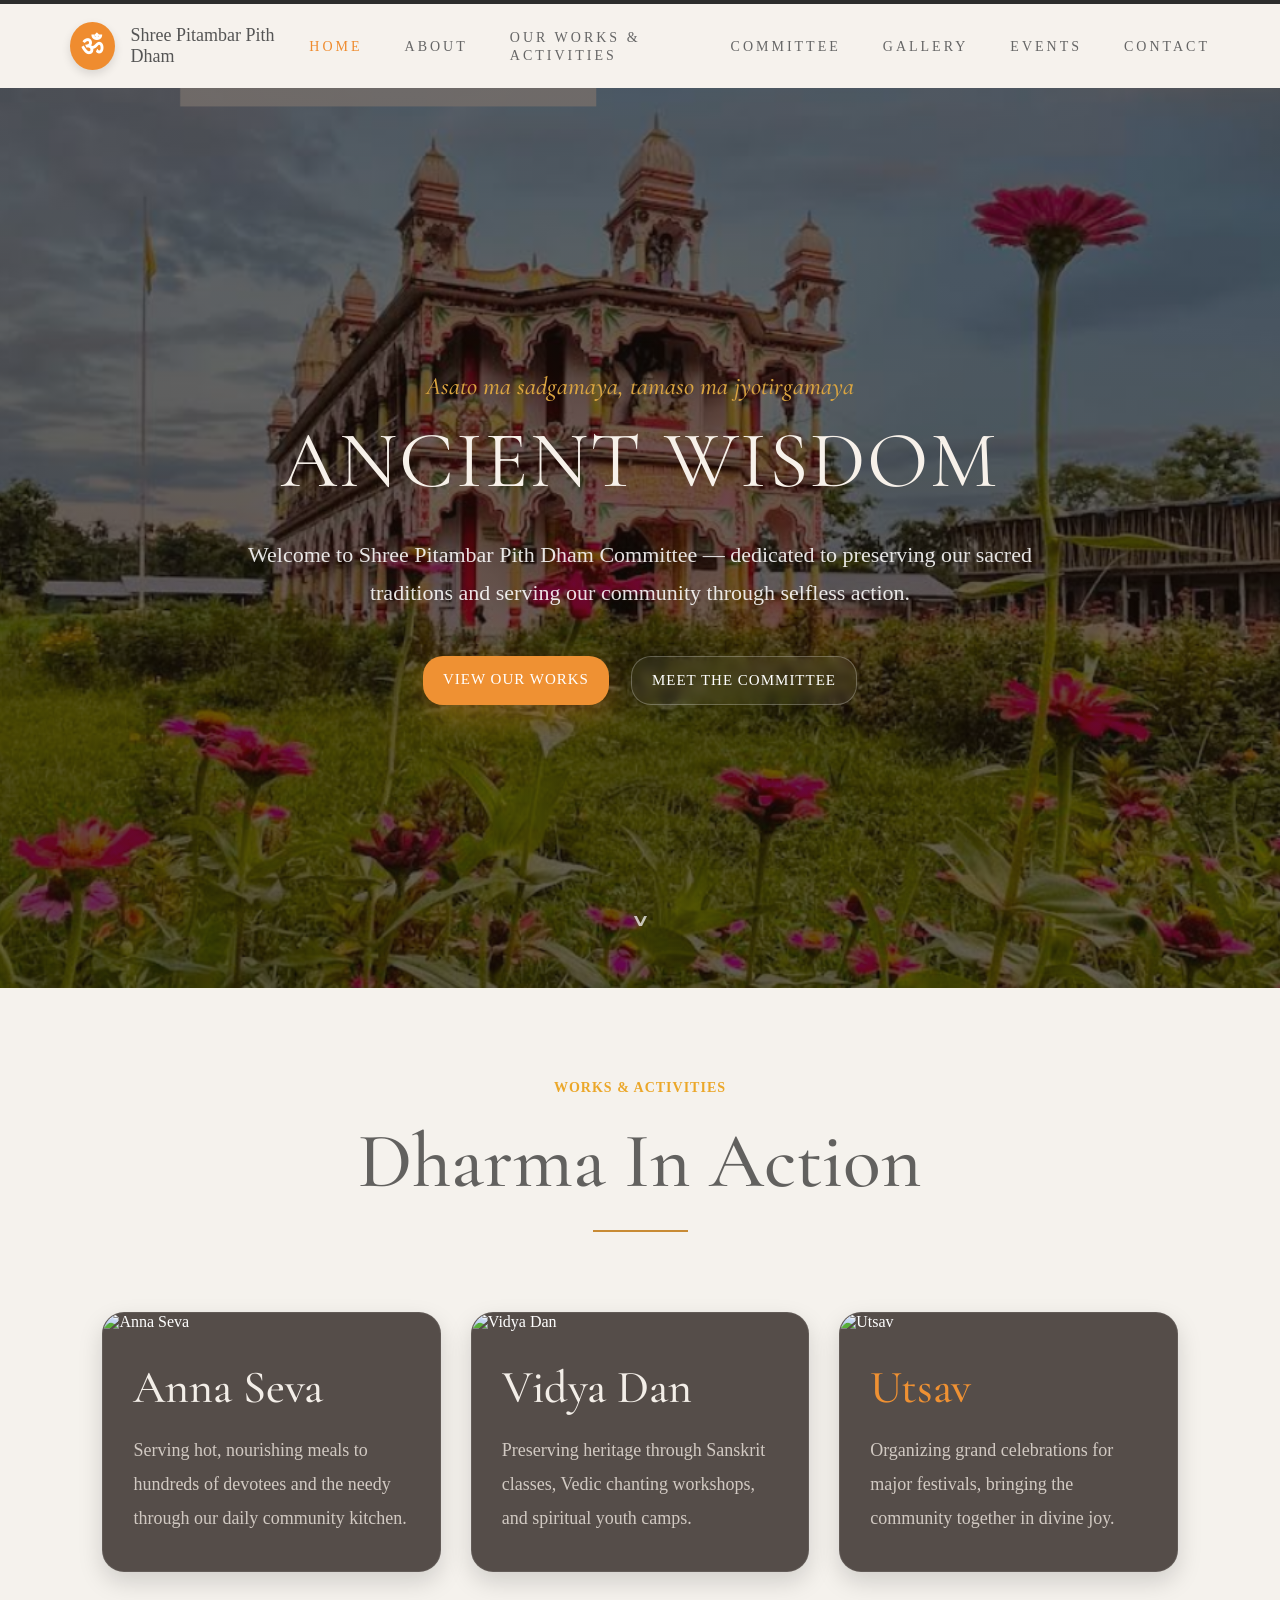
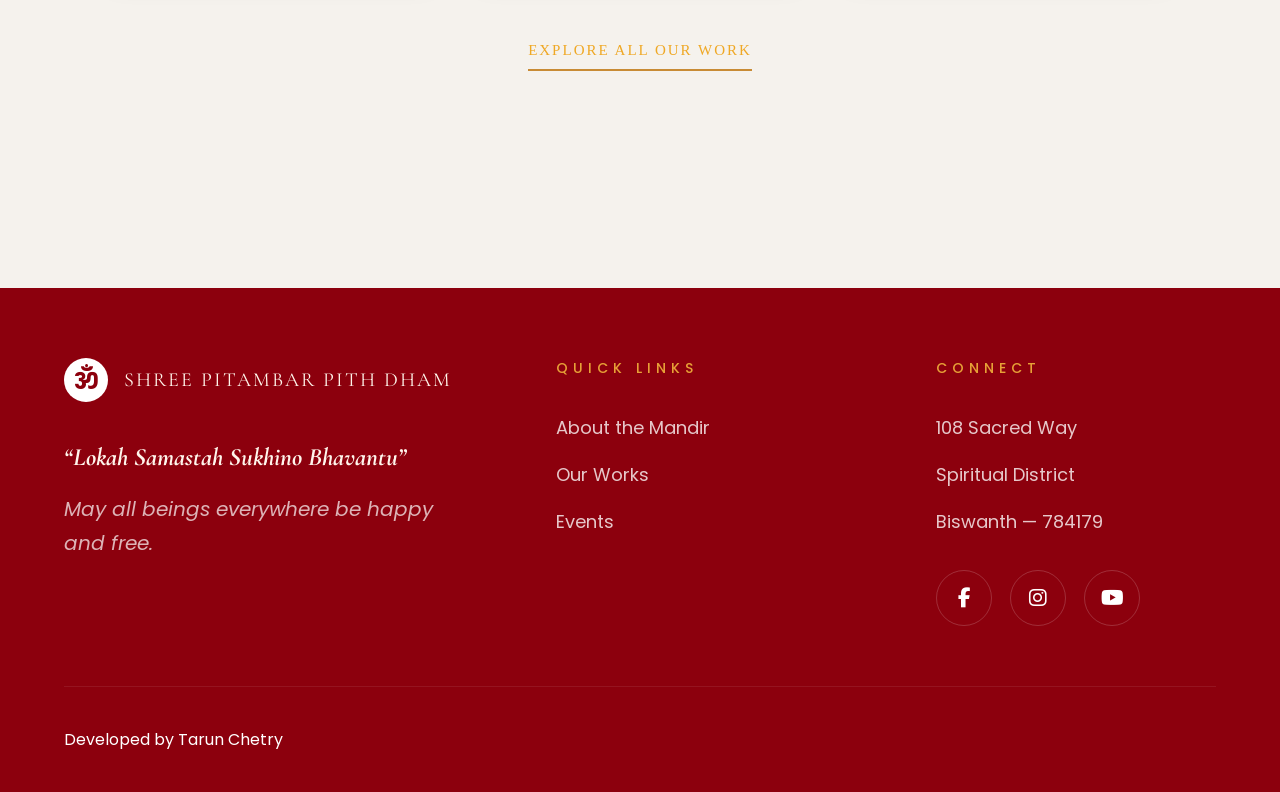
==== index.html @ 2cabd9f2 "Initial commit" ====
<!DOCTYPE html>
<html lang="en">
<head>
  <meta charset="UTF-8">
  <meta name="viewport" content="width=device-width, initial-scale=1.0">
  <title>Temple</title>
  <link rel="stylesheet" href="style.css">
  <link href="https://fonts.googleapis.com/css2?family=Cormorant+Garamond:wght@400;500;600;700&family=Poppins:wght@300;400;500;600&display=swap" rel="stylesheet">
   <link rel="stylesheet" href="https://cdnjs.cloudflare.com/ajax/libs/font-awesome/6.5.1/css/all.min.css"/>

</head>
<body>
     <nav class="navbar">
    <!-- LOGO -->
    <div class="logo">
      <div class="logo-circle">ॐ</div>
      <div class="logo-text">Shree Pitambar Pith Dham</div>
    </div>

    <!-- NAV LINKS -->
    <ul class="nav-links">
      <li><a href="#" class="active">HOME</a></li>
      <li><a href="about.html">ABOUT</a></li>
      <li><a href="our-works.html">OUR WORKS & ACTIVITIES</a></li>
      <li><a href="committee.html">COMMITTEE</a></li>
      <li><a href="#">GALLERY</a></li>
      <li><a href="#">EVENTS</a></li>
      <!-- <li><a href="#">DONATE</a></li> -->
      <li><a href="#">CONTACT</a></li>
    </ul>
  </nav>

  <section class="hero">

    <div class="hero-content">

      <h3 class="subtitle">
        Asato ma sadgamaya, tamaso ma jyotirgamaya
      </h3>

      <h1 class="main-title">
        Ancient Wisdom
        <!-- <span class="highlight">Modern Peace</span> -->
      </h1>

      <p class="description">
        Welcome to Shree Pitambar Pith Dham Committee — dedicated to preserving our sacred traditions and serving our community through selfless action.
      </p>

      <div class="hero-buttons">

        <a href="#" class="btn primary-btn">
          View Our Works
        </a>

        <a href="#" class="btn secondary-btn">
          Meet The Committee
        </a>

      </div>

    </div>

    <div class="scroll-down">
      ˅
    </div>

  </section>

   <section class="activities-section">

    <!-- HEADING -->

    <div class="section-header">

      <small>WORKS & ACTIVITIES</small>

      <h1>Dharma In Action</h1>

      <div class="underline"></div>

    </div>

    <!-- CARDS -->

    <div class="activities-grid">

      <!-- CARD 1 -->

      <div class="activity-card">

        <img 
          src="https://images.unsplash.com/photo-1604608672516-f1b9b1b4b2cf?q=80&w=1200&auto=format&fit=crop"
          alt="Anna Seva"
        >

        <div class="card-content">

          <h2>Anna Seva</h2>

          <p>
            Serving hot, nourishing meals to hundreds of devotees and the needy through our daily community kitchen.
          </p>

        </div>

      </div>

      <!-- CARD 2 -->

      <div class="activity-card">

        <img 
          src="https://images.unsplash.com/photo-1517048676732-d65bc937f952?q=80&w=1200&auto=format&fit=crop"
          alt="Vidya Dan"
        >

        <div class="card-content">

          <h2>Vidya Dan</h2>

          <p>
            Preserving heritage through Sanskrit classes, Vedic chanting workshops, and spiritual youth camps.
          </p>

        </div>

      </div>

      <!-- CARD 3 -->

      <div class="activity-card">

        <img 
          src="https://images.unsplash.com/photo-1514222709107-a180c68d72b4?q=80&w=1200&auto=format&fit=crop"
          alt="Utsav"
        >

        <div class="card-content">

          <h2 class="orange">Utsav</h2>

          <p>
            Organizing grand celebrations for major festivals, bringing the community together in divine joy.
          </p>

        </div>

      </div>

    </div>

    <!-- BUTTON -->

    <div class="explore-btn">

      <a href="#">
        Explore All Our Work
      </a>

    </div>

  </section>

  <!-- ===== FOOTER ===== -->

<footer class="mandir-footer">

  <div class="mandir-footer-container">

    <!-- LEFT SIDE -->

    <div class="mandir-footer-brand">

      <div class="mandir-footer-logo-wrap">

        <div class="mandir-footer-logo-circle">
          ॐ
        </div>

        <div class="mandir-footer-logo-text">
          SHREE PITAMBAR PITH DHAM
        </div>

      </div>

      <h2 class="mandir-footer-quote">
        “Lokah Samastah Sukhino Bhavantu”
      </h2>

      <p class="mandir-footer-subtitle">
        May all beings everywhere be happy and free.
      </p>

    </div>

    <!-- QUICK LINKS -->

    <div class="mandir-footer-links-area">

      <h4 class="mandir-footer-heading">
        Quick Links
      </h4>

      <ul class="mandir-footer-links">

        <li><a href="#">About the Mandir</a></li>
        <li><a href="#">Our Works</a></li>
        <li><a href="#">Events</a></li>

      </ul>

    </div>

    <!-- CONTACT -->

    <div class="mandir-footer-contact-area">

      <h4 class="mandir-footer-heading">
        Connect
      </h4>

      <p>108 Sacred Way</p>
      <p>Spiritual District</p>
      <p>Biswanth — 784179</p>

      <!-- SOCIAL -->

      <div class="mandir-footer-socials">

        <a href="#">
          <i class="fab fa-facebook-f"></i>
        </a>

        <a href="#">
          <i class="fab fa-instagram"></i>
        </a>

        <a href="#">
          <i class="fab fa-youtube"></i>
        </a>

      </div>

    </div>

  </div>

  <!-- BOTTOM -->

  <div class="mandir-footer-bottom">Developed by Tarun Chetry</div>

</footer>

</body>
</html>
---- style.css ----
* {
      margin: 0;
      padding: 0;
      box-sizing: border-box;
    }

    body {
      /* font-family: "Poppins", sans-serif; */
      background: #f5f2ed;
    }

    /* NAVBAR */
    .navbar {
      width: 100%;
      background: #f6f2ed;
      border-top: 4px solid #2d2d2d;
      padding: 18px 70px;
      display: flex;
      align-items: center;
      justify-content: space-between;
    }

    /* LEFT LOGO */
    .logo {
      display: flex;
      align-items: center;
      gap: 16px;
    }

    .logo-circle {
      width: 48px;
      height: 48px;
      background: #ef8c2f;
      border-radius: 50%;
      display: flex;
      align-items: center;
      justify-content: center;
      color: white;
      font-size: 26px;
      font-weight: bold;
      box-shadow: 0 4px 10px rgba(0, 0, 0, 0.12);
    }

    .logo-text {
      font-family: "Cinzel", serif;
      font-size: 18px;
      /* letter-spacing: px; */
      color: #555;
      font-weight: 500;
    }

    /* NAV LINKS */
    .nav-links {
      display: flex;
      align-items: center;
      gap: 42px;
      list-style: none;
    }

    .nav-links a {
      text-decoration: none;
      color: #666;
      font-size: 14px;
      font-weight: 400;
      letter-spacing: 3px;
      transition: 0.3s ease;
      position: relative;
    }

    .nav-links a:hover {
      color: #ef8c2f;
    }

    .nav-links .active {
      color: #ef8c2f;
    }


    /* RESPONSIVE */
    @media (max-width: 1200px) {
      .navbar {
        flex-direction: column;
        gap: 20px;
      }

      .nav-links {
        flex-wrap: wrap;
        justify-content: center;
        gap: 20px;
      }
    }

    @media (max-width: 768px) {
      .navbar {
        padding: 20px;
      }

      .logo-text {
        font-size: 15px;
        letter-spacing: 3px;
      }

      .nav-links a {
        font-size: 12px;
      }

      .darshan-btn {
        padding: 12px 22px;
        font-size: 12px;
      }
    }

 /* HERO SECTION */

    .hero{
      width:100%;
      height:100vh;
      position:relative;
      background:
      linear-gradient(rgba(20,10,5,0.60),rgba(20,10,5,0.65)),
      url('temple.png') center/cover no-repeat;
      display:flex;
      justify-content:center;
      align-items:center;
      text-align:center;
      padding:20px;
    }

    /* DARK OVERLAY */

    .hero::before{
      content:'';
      position:absolute;
      inset:0;
      background:linear-gradient(
      to bottom,
      /* rgba(72,20,0,0.25), */
      /* rgba(0,0,0,0.45) */
      );
    }

    /* CONTENT */

    .hero-content{
      position:relative;
      z-index:2;
      max-width:1100px;
      color:white;
    }

    /* SANSKRIT TEXT */

    .subtitle{
      color:#d9a441;
      font-size:25px;
      font-family:'Cormorant Garamond', serif;
      font-style:italic;
      margin-bottom:20px;
      font-weight:500;
    }

    /* MAIN TITLE */

    .main-title{
      font-family:'Cormorant Garamond', serif;
      font-size:80px;
      line-height:1;
      font-weight:400;
      letter-spacing:2px;
      color:#f7f1ea;
      text-transform:uppercase;
    }

    .highlight{
      display:block;
      color:#d9a441;
      font-style:italic;
      margin-top:10px;
      text-transform:none;
    }

    /* DESCRIPTION */

    .description{
      max-width:850px;
      margin:35px auto;
      font-size:22px;
      line-height:1.7;
      color:rgba(255,255,255,0.88);
      font-weight:300;
    }

    /* BUTTONS */

    .hero-buttons{
      display:flex;
      justify-content:center;
      gap:22px;
      flex-wrap:wrap;
      margin-top:45px;
    }

    .btn{
      padding:15px 20px;
      text-decoration:none;
      border-radius:20px;
      font-size:15px;
      letter-spacing:1px;
      font-weight:500;
      transition:0.4s ease;
      text-transform:uppercase;
    }

    .primary-btn{
      background:#ef9133;
      color:white;
      box-shadow:0 10px 30px rgba(239,145,51,0.35);
    }

    .primary-btn:hover{
      background:#ff9f3f;
      transform:translateY(-4px);
    }

    .secondary-btn{
      border:1px solid rgba(255,255,255,0.25);
      color:white;
      background:rgba(255,255,255,0.05);
      backdrop-filter:blur(4px);
    }

    .secondary-btn:hover{
      background:white;
      color:#111;
    }

    /* SCROLL ICON */

    .scroll-down{
      position:absolute;
      bottom:28px;
      left:50%;
      transform:translateX(-50%);
      font-size:42px;
      color:rgba(255,255,255,0.7);
      animation:bounce 2s infinite;
      z-index:2;
    }

    @keyframes bounce{
      0%,20%,50%,80%,100%{
        transform:translateX(-50%) translateY(0);
      }

      40%{
        transform:translateX(-50%) translateY(-12px);
      }

      60%{
        transform:translateX(-50%) translateY(-6px);
      }
    }

    /* RESPONSIVE */

    @media(max-width:1200px){

      .main-title{
        font-size:90px;
      }

      .subtitle{
        font-size:28px;
      }
    }

    @media(max-width:768px){

      .hero{
        height:auto;
        min-height:100vh;
        padding:120px 20px;
      }

      .main-title{
        font-size:58px;
      }

      .subtitle{
        font-size:24px;
      }

      .description{
        font-size:18px;
        line-height:1.6;
      }

      .btn{
        width:100%;
        max-width:320px;
      }
    }

    @media(max-width:480px){

      .main-title{
        font-size:46px;
      }

      .subtitle{
        font-size:20px;
      }

      .description{
        font-size:16px;
      }
    }

/* SECTION */

    .activities-section{
      width:100%;
      min-height:100vh;
      padding:90px 8%;
      /* background:#3d3532; */
      color:white;
    }

    /* HEADING */

    .section-header{
      text-align:center;
      margin-bottom:80px;
    }

    .section-header small{
      color:#eba729;
      letter-spacing:1px;
      font-size:14px;
      font-weight:600;
      text-transform:uppercase;
    }

    .section-header h1{
      font-family:'Cormorant Garamond',serif;
      font-size:78px;
      font-weight:500;
      margin-top:18px;
      color: rgba(0, 0, 0, 0.6);
    }

    .underline{
      width:95px;
      height:2px;
      background:#c88b35;
      margin:22px auto 0;
    }

    /* CARDS */

    .activities-grid{
      display:grid;
      grid-template-columns:repeat(3,1fr);
      gap:30px;
      max-width:1200px;
      margin:auto;
    }

    .activity-card{
      background:#554d49;
      border:1px solid rgba(255,255,255,0.08);
      border-radius:22px;
      overflow:hidden;
      transition:0.4s ease;
      box-shadow:0 10px 25px rgba(0,0,0,0.15);
    }

    .activity-card:hover{
      transform:translateY(-10px);
      box-shadow:0 20px 40px rgba(0,0,0,0.35);
    }

    .activity-card img{
      width:100%;
      height:310px;
      object-fit:cover;
    }

    /* CARD CONTENT */

    .card-content{
      padding:28px 30px 35px;
    }

    .card-content h2{
      font-family:'Cormorant Garamond',serif;
      font-size:46px;
      font-weight:500;
      margin-bottom:18px;
      color:#f3eee8;
    }

    .card-content p{
      color:#d1c9c2;
      font-size:18px;
      line-height:1.9;
    }

    /* ORANGE TITLE */

    .orange{
      color:#ef9133 !important;
    }

    /* BUTTON */

    .explore-btn{
      display:flex;
      justify-content:center;
      margin-top:70px;
    }

    .explore-btn a{
      text-decoration:none;
      color:#efa825;
      font-size:15px;
      letter-spacing:2px;
      text-transform:uppercase;
      position:relative;
      padding-bottom:12px;
      transition:0.3s ease;
    }

    .explore-btn a::after{
      content:'';
      position:absolute;
      left:0;
      bottom:0;
      width:100%;
      height:2px;
      background:#c88b35;
    }

    .explore-btn a:hover{
      color:#f3c05d;
      letter-spacing:6px;
    }

    /* RESPONSIVE */

    @media(max-width:1200px){

      .activities-grid{
        grid-template-columns:1fr 1fr;
      }
    }

    @media(max-width:768px){

      .activities-section{
        padding:70px 20px;
      }

      .section-header h1{
        font-size:52px;
      }

      .activities-grid{
        grid-template-columns:1fr;
      }

      .activity-card img{
        height:260px;
      }

      .card-content h2{
        font-size:38px;
      }

      .card-content p{
        font-size:16px;
      }
    }

    @media(max-width:480px){

      .section-header h1{
        font-size:42px;
      }

      .section-header small{
        font-size:12px;
        letter-spacing:4px;
      }
    }


/* ===== FOOTER ===== */

.mandir-footer{
  background:#8c000d;
  padding:70px 5% 40px;
  color:white;
  font-family:'Poppins',sans-serif;
}

/* CONTAINER */

.mandir-footer-container{
  display:grid;
  grid-template-columns:1.4fr 1fr 1fr;
  gap:100px;
  padding-bottom:60px;
  border-bottom:1px solid rgba(255,255,255,0.08);
}

/* BRAND */

.mandir-footer-brand{
  max-width:520px;
}

/* LOGO */

.mandir-footer-logo-wrap{
  display:flex;
  align-items:center;
  gap:16px;
  margin-bottom:40px;
}

.mandir-footer-logo-circle{
  width:44px;
  height:44px;
  border-radius:50%;
  background:white;
  color:#8c000d;
  display:flex;
  align-items:center;
  justify-content:center;
  font-size:24px;
  font-weight:bold;
}

.mandir-footer-logo-text{
  font-family:'Cormorant Garamond',serif;
  font-size:20px;
  letter-spacing:2px;
  color:#fff5eb;
}

/* QUOTE */

.mandir-footer-quote{
  font-family:'Cormorant Garamond',serif;
  font-size:25px;
  line-height:1.2;
  font-style:italic;
  color:#fff5ec;
  margin-bottom:20px;
}

.mandir-footer-subtitle{
  font-size:20px;
  color:rgba(255,255,255,0.7);
  font-style:italic;
  line-height:1.7;
}

/* TITLES */

.mandir-footer-heading{
  color:#e7a137;
  font-size:14px;
  letter-spacing:5px;
  text-transform:uppercase;
  margin-bottom:35px;
  font-weight:500;
}

/* LINKS */

.mandir-footer-links{
  list-style:none;
}

.mandir-footer-links li{
  margin-bottom:20px;
}

.mandir-footer-links li a{
  text-decoration:none;
  color:rgba(255,255,255,0.78);
  font-size:18px;
  transition:0.3s;
}

.mandir-footer-links li a:hover{
  color:white;
  padding-left:6px;
}

/* CONTACT */

.mandir-footer-contact-area p{
  color:rgba(255,255,255,0.78);
  margin-bottom:20px;
  font-size:18px;
}

/* SOCIAL ICONS */

.mandir-footer-socials{
  display:flex;
  gap:18px;
  margin-top:35px;
}

.mandir-footer-socials a{
  width:56px;
  height:56px;
  border-radius:50%;
  border:1px solid rgba(255,255,255,0.18);
  display:flex;
  align-items:center;
  justify-content:center;
  color:white;
  text-decoration:none;
  font-size:20px;
  transition:0.3s;
}

.mandir-footer-socials a:hover{
  background:white;
  color:#8c000d;
  transform:translateY(-5px);
}

/* BOTTOM */

.mandir-footer-bottom{
  display:flex;
  justify-content:space-between;
  align-items:center;
  flex-wrap:wrap;
  gap:20px;
  padding-top:40px;
}

.mandir-footer-bottom p{
  color:rgba(255,255,255,0.55);
  font-size:15px;
  letter-spacing:4px;
  text-transform:uppercase;
}

/* RESPONSIVE */

@media(max-width:1200px){

  .mandir-footer-container{
    grid-template-columns:1fr 1fr;
  }

  .mandir-footer-brand{
    grid-column:1/-1;
  }
}

@media(max-width:768px){

  .mandir-footer{
    padding:70px 25px 35px;
  }

  .mandir-footer-container{
    grid-template-columns:1fr;
    gap:60px;
  }

  .mandir-footer-logo-text{
    font-size:24px;
    letter-spacing:3px;
  }

  .mandir-footer-quote{
    font-size:42px;
  }

  .mandir-footer-subtitle{
    font-size:18px;
  }

  .mandir-footer-bottom{
    flex-direction:column;
    align-items:flex-start;
  }

  .mandir-footer-bottom p{
    letter-spacing:2px;
    line-height:1.6;
  }
}

@media(max-width:480px){

  .mandir-footer-quote{
    font-size:34px;
  }

  .mandir-footer-socials a{
    width:48px;
    height:48px;
  }
}
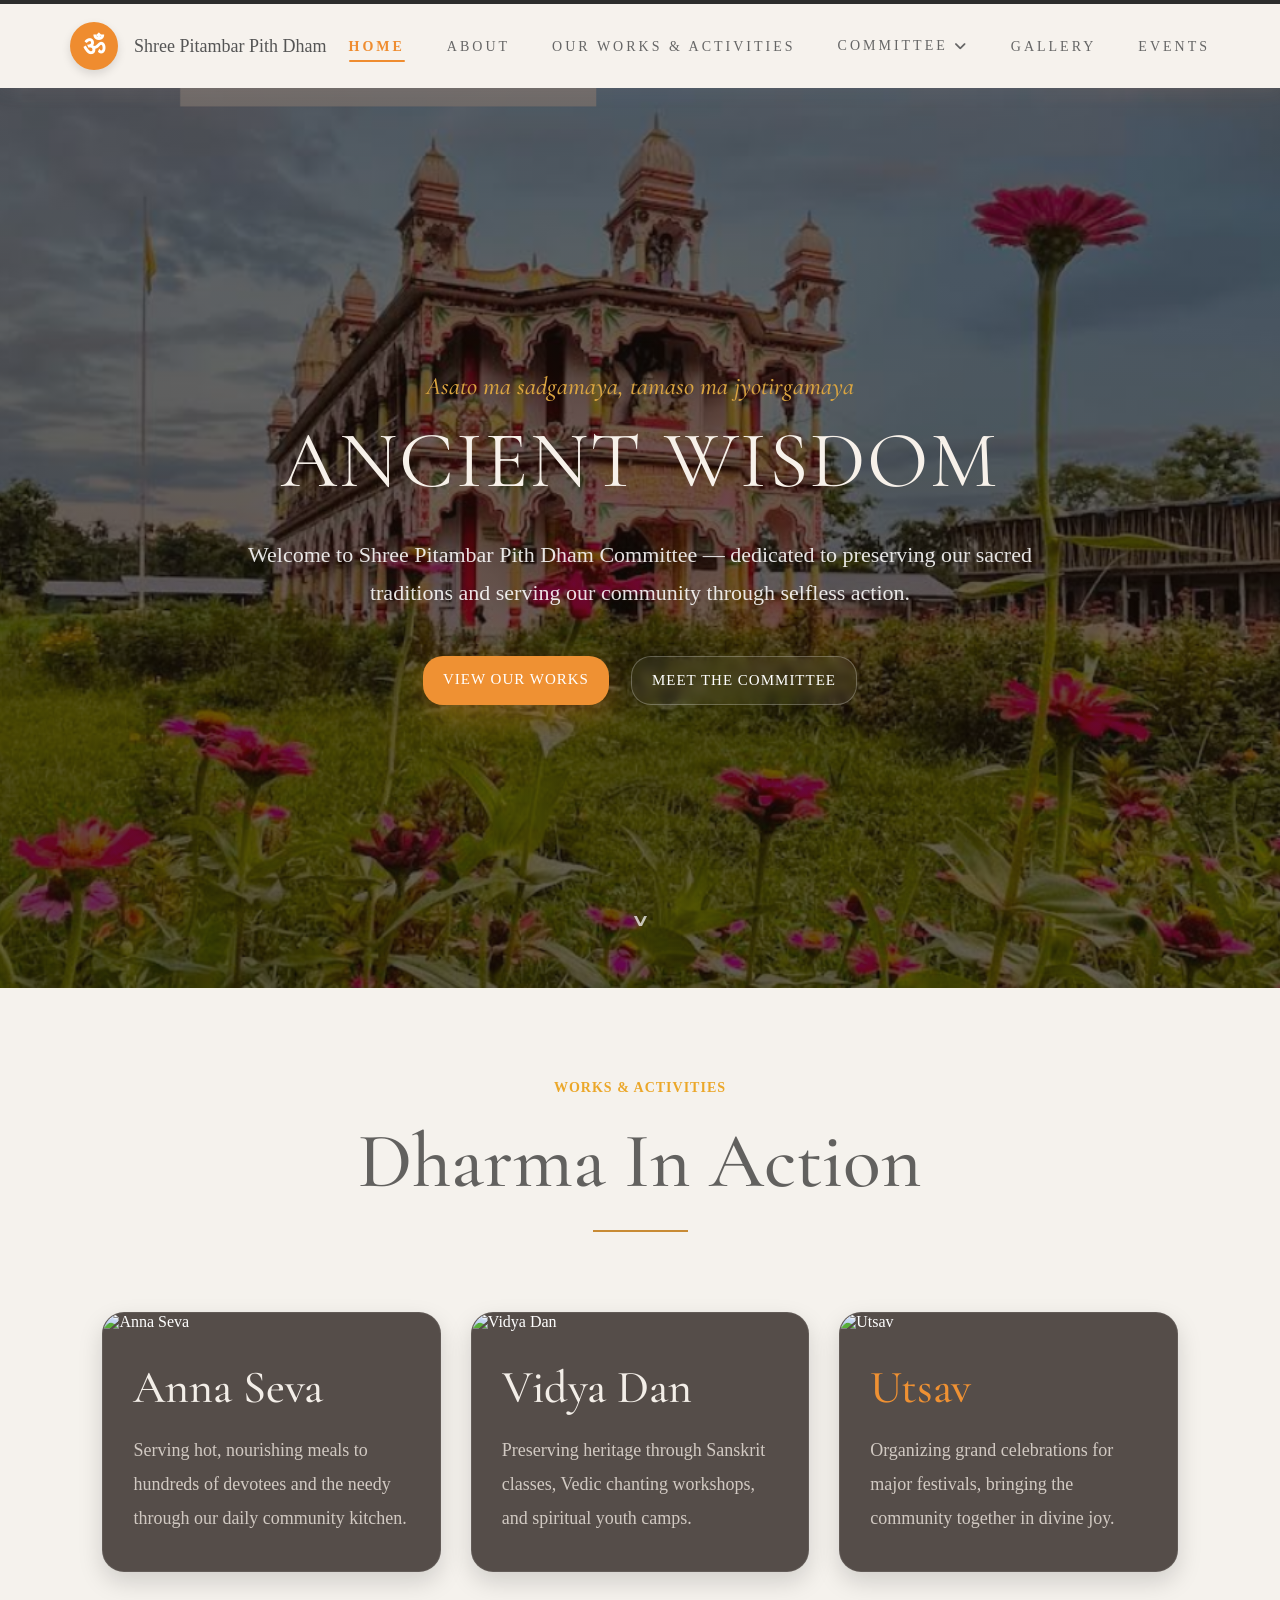
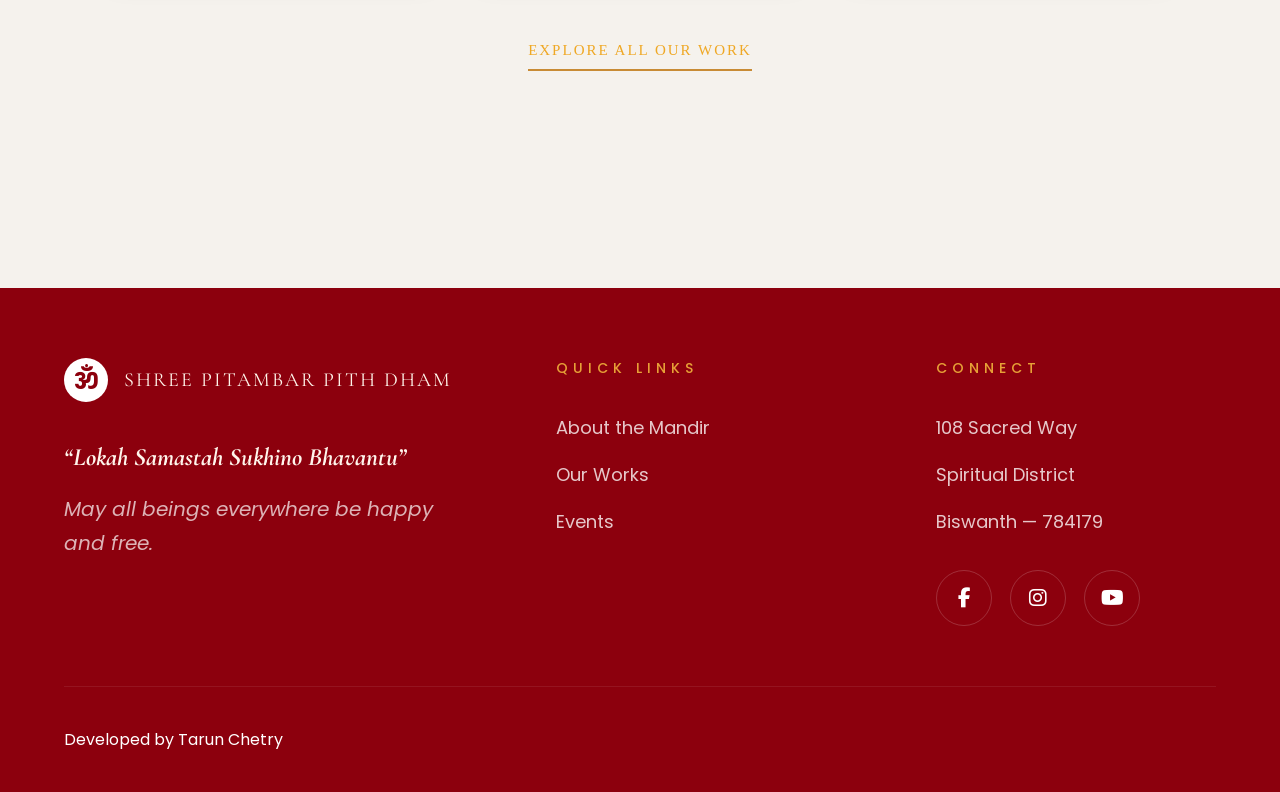
==== commit b10eb5bb: "Second commit" ====
--- a/index.html
+++ b/index.html
@@ -5,6 +5,7 @@
   <meta name="viewport" content="width=device-width, initial-scale=1.0">
   <title>Temple</title>
   <link rel="stylesheet" href="style.css">
+  <link rel="stylesheet" href="nav-mobile.css">
   <link href="https://fonts.googleapis.com/css2?family=Cormorant+Garamond:wght@400;500;600;700&family=Poppins:wght@300;400;500;600&display=swap" rel="stylesheet">
    <link rel="stylesheet" href="https://cdnjs.cloudflare.com/ajax/libs/font-awesome/6.5.1/css/all.min.css"/>
 
@@ -17,16 +18,41 @@
       <div class="logo-text">Shree Pitambar Pith Dham</div>
     </div>
 
+    <button class="mobile-menu-btn" type="button" aria-label="Open navigation" aria-expanded="false">
+      <span></span>
+      <span></span>
+      <span></span>
+    </button>
+
     <!-- NAV LINKS -->
     <ul class="nav-links">
-      <li><a href="#" class="active">HOME</a></li>
+      <li><a href="index.html" class="active">HOME</a></li>
       <li><a href="about.html">ABOUT</a></li>
       <li><a href="our-works.html">OUR WORKS & ACTIVITIES</a></li>
-      <li><a href="committee.html">COMMITTEE</a></li>
-      <li><a href="#">GALLERY</a></li>
-      <li><a href="#">EVENTS</a></li>
+    <li class="dropdown">
+  <a href="#">
+    COMMITTEE
+    <i class="fa-solid fa-angle-down"></i>
+  </a>
+
+  <ul class="dropdown-menu">
+    <li>
+      <a href="present-committee.html">
+        Present Committee Members
+      </a>
+    </li>
+
+    <li>
+      <a href="previous-committee.html">
+        Previous Committee Members
+      </a>
+    </li>
+  </ul>
+</li>
+      <li><a href="Gallery.html">GALLERY</a></li>
+      <li><a href="Events.html">EVENTS</a></li>
       <!-- <li><a href="#">DONATE</a></li> -->
-      <li><a href="#">CONTACT</a></li>
+      <!-- <li><a href="#">CONTACT</a></li> -->
     </ul>
   </nav>
 
@@ -49,11 +75,11 @@
 
       <div class="hero-buttons">
 
-        <a href="#" class="btn primary-btn">
+        <a href="our-works.html" class="btn primary-btn">
           View Our Works
         </a>
 
-        <a href="#" class="btn secondary-btn">
+        <a href="committee.html" class="btn secondary-btn">
           Meet The Committee
         </a>
 
@@ -154,7 +180,7 @@
 
     <div class="explore-btn">
 
-      <a href="#">
+      <a href="our-works.html">
         Explore All Our Work
       </a>
 
@@ -204,9 +230,9 @@
 
       <ul class="mandir-footer-links">
 
-        <li><a href="#">About the Mandir</a></li>
-        <li><a href="#">Our Works</a></li>
-        <li><a href="#">Events</a></li>
+        <li><a href="about.html">About the Mandir</a></li>
+        <li><a href="our-works.html">Our Works</a></li>
+        <li><a href="Events.html">Events</a></li>
 
       </ul>
 
@@ -252,5 +278,6 @@
 
 </footer>
 
+<script src="nav.js"></script>
 </body>
-</html>+</html>
--- a/style.css
+++ b/style.css
@@ -12,12 +12,16 @@
     /* NAVBAR */
     .navbar {
       width: 100%;
+      position: sticky;
+      top: 0;
+      z-index: 100;
       background: #f6f2ed;
       border-top: 4px solid #2d2d2d;
       padding: 18px 70px;
       display: flex;
       align-items: center;
       justify-content: space-between;
+      box-shadow: 0 4px 18px rgba(204, 166, 166, 0.08);
     }
 
     /* LEFT LOGO */
@@ -73,8 +77,75 @@
 
     .nav-links .active {
       color: #ef8c2f;
-    }
-
+      font-weight: 600;
+    }
+
+    .nav-links .active::after {
+      content: "";
+      position: absolute;
+      left: 0;
+      right: 0;
+      bottom: -8px;
+      height: 2px;
+      background: #ef8c2f;
+      border-radius: 999px;
+    }
+
+    /* ===== COMMITTEE DROPDOWN ===== */
+
+.dropdown{
+  position: relative;
+}
+
+.dropdown > a{
+  display:flex;
+  align-items:center;
+  gap:6px;
+}
+
+.dropdown-menu{
+  position:absolute;
+  top:160%;
+  left:0;
+  width:270px;
+  background:#f6f2ed;
+  list-style:none;
+  border-radius:12px;
+  padding:10px 0;
+  box-shadow:0 10px 25px rgba(0,0,0,.12);
+  opacity:0;
+  visibility:hidden;
+  transform:translateY(10px);
+  transition:.35s ease;
+  z-index:999;
+}
+
+.dropdown-menu li{
+  width:100%;
+}
+
+.dropdown-menu li a{
+  display:block;
+  padding:14px 22px;
+  color:#555;
+  font-size:13px;
+  letter-spacing:1px;
+  transition:.3s;
+}
+
+.dropdown-menu li a:hover{
+  background:#ef8c2f;
+  color:white;
+  padding-left:28px;
+}
+
+/* Show Dropdown */
+
+.dropdown:hover .dropdown-menu{
+  opacity:1;
+  visibility:visible;
+  transform:translateY(0);
+}
 
     /* RESPONSIVE */
     @media (max-width: 1200px) {
@@ -712,4 +783,4 @@
     width:48px;
     height:48px;
   }
-}+}
--- a/nav-mobile.css
+++ b/nav-mobile.css
@@ -0,0 +1,236 @@
+.mobile-menu-btn {
+  display: none;
+}
+
+.nav-links .dropdown {
+  position: relative;
+}
+
+.nav-links .dropdown > a {
+  display: flex;
+  align-items: center;
+  gap: 6px;
+}
+
+.nav-links .dropdown-menu {
+  position: absolute;
+  top: calc(100% + 18px);
+  left: 0;
+  z-index: 10000;
+  display: grid;
+  width: 270px;
+  gap: 0;
+  padding: 8px;
+  list-style: none;
+  background: #fffaf3;
+  border: 1px solid rgba(45, 45, 45, 0.12);
+  border-radius: 10px;
+  box-shadow: 0 16px 38px rgba(0, 0, 0, 0.16);
+  opacity: 0;
+  visibility: hidden;
+  transform: translateY(8px);
+  transition: opacity 0.2s ease, transform 0.2s ease, visibility 0.2s ease;
+}
+
+.nav-links .dropdown:hover .dropdown-menu,
+.nav-links .dropdown:focus-within .dropdown-menu {
+  opacity: 1;
+  visibility: visible;
+  transform: translateY(0);
+}
+
+.nav-links .dropdown-menu a {
+  display: block;
+  padding: 12px 14px;
+  border-radius: 8px;
+  color: #555;
+  font-size: 12px;
+  letter-spacing: 1px;
+  white-space: nowrap;
+}
+
+.nav-links .dropdown-menu a:hover {
+  background: #ef8c2f;
+  color: #fff;
+}
+
+.nav-links .dropdown-menu a::after {
+  display: none;
+}
+
+@media (max-width: 768px) {
+  .navbar {
+    position: sticky !important;
+    top: 0 !important;
+    z-index: 9999 !important;
+    display: flex !important;
+    flex-direction: row !important;
+    align-items: center !important;
+    justify-content: space-between !important;
+    gap: 14px !important;
+    padding: 14px 18px !important;
+  }
+
+  .navbar .logo {
+    min-width: 0;
+  }
+
+  .navbar .logo-circle {
+    width: 42px !important;
+    height: 42px !important;
+    font-size: 22px !important;
+    flex: 0 0 auto;
+  }
+
+  .navbar .logo-text {
+    font-size: 14px !important;
+    letter-spacing: 1px !important;
+    line-height: 1.2;
+  }
+
+  .mobile-menu-btn {
+    display: inline-flex;
+    width: 46px;
+    height: 42px;
+    flex: 0 0 auto;
+    align-items: center;
+    justify-content: center;
+    flex-direction: column;
+    gap: 5px;
+    border: 1px solid rgba(239, 140, 47, 0.45);
+    border-radius: 8px;
+    background: #ef8c2f;
+    cursor: pointer;
+  }
+
+  .mobile-menu-btn span {
+    width: 23px;
+    height: 3px;
+    background: #ffffff;
+    border-radius: 999px;
+    transition: transform 0.2s ease, opacity 0.2s ease;
+  }
+
+  .navbar.menu-open .mobile-menu-btn span:nth-child(1) {
+    transform: translateY(8px) rotate(45deg);
+  }
+
+  .navbar.menu-open .mobile-menu-btn span:nth-child(2) {
+    opacity: 0;
+  }
+
+  .navbar.menu-open .mobile-menu-btn span:nth-child(3) {
+    transform: translateY(-8px) rotate(-45deg);
+  }
+
+  .navbar .nav-links {
+    position: absolute !important;
+    top: calc(100% + 8px);
+    right: 14px;
+    display: grid !important;
+    max-height: 0;
+    overflow: hidden;
+    gap: 0 !important;
+    padding: 0 18px !important;
+    border: 1px solid rgba(45, 45, 45, 0.12);
+    border-radius: 12px;
+    background: #fffaf3;
+    box-shadow: 0 16px 38px rgba(0, 0, 0, 0.16);
+    list-style: none;
+    opacity: 0;
+    transition: max-height 0.28s ease, padding 0.28s ease, opacity 0.2s ease;
+  }
+
+  .navbar.menu-open .nav-links {
+    max-height: 430px;
+    padding: 10px 18px !important;
+    opacity: 1;
+  }
+
+  .navbar .nav-links li {
+    width: 100%;
+  }
+
+  .navbar .nav-links .dropdown > a {
+    display: flex;
+    align-items: center;
+    justify-content: space-between;
+    gap: 10px;
+    color: #ef8c2f !important;
+    font-weight: 600;
+  }
+
+  .navbar .nav-links .dropdown-menu {
+    position: static !important;
+    display: grid !important;
+    width: 100% !important;
+    max-height: 0 !important;
+    margin: 0 !important;
+    padding: 0 0 0 14px !important;
+    border: 0 !important;
+    border-radius: 0 !important;
+    background: transparent !important;
+    box-shadow: none !important;
+    opacity: 0 !important;
+    visibility: hidden !important;
+    transform: none !important;
+    pointer-events: none !important;
+    overflow: hidden !important;
+    transition: max-height 0.25s ease, opacity 0.2s ease, margin 0.2s ease !important;
+  }
+
+  .navbar .nav-links .dropdown.dropdown-open .dropdown-menu {
+    max-height: 120px !important;
+    margin: 0 0 6px !important;
+    opacity: 1 !important;
+    visibility: visible !important;
+    pointer-events: auto !important;
+  }
+
+  .navbar .nav-links .dropdown.dropdown-open > a i {
+    transform: rotate(180deg);
+  }
+
+  .navbar .nav-links .dropdown-menu a {
+    padding: 10px 4px !important;
+    color: #666 !important;
+    font-size: 12px !important;
+    letter-spacing: 1px !important;
+    text-transform: none;
+    white-space: normal !important;
+  }
+
+  .navbar .nav-links .dropdown-menu a:hover,
+  .navbar .nav-links .dropdown-menu .active {
+    color: #ef8c2f !important;
+    background: transparent !important;
+  }
+
+  .navbar .nav-links a {
+    display: block;
+    padding: 14px 4px;
+    border-bottom: 1px solid rgba(45, 45, 45, 0.08);
+    color: #555 !important;
+    font-size: 13px !important;
+    letter-spacing: 2px !important;
+  }
+
+  .navbar .nav-links li:last-child a {
+    border-bottom: 0;
+  }
+
+  .navbar .nav-links a:hover,
+  .navbar .nav-links .active {
+    color: #ef8c2f !important;
+  }
+
+  .navbar .nav-links .active::after {
+    display: none !important;
+  }
+}
+
+@media (max-width: 420px) {
+  .navbar .logo-text {
+    max-width: 190px;
+  }
+}
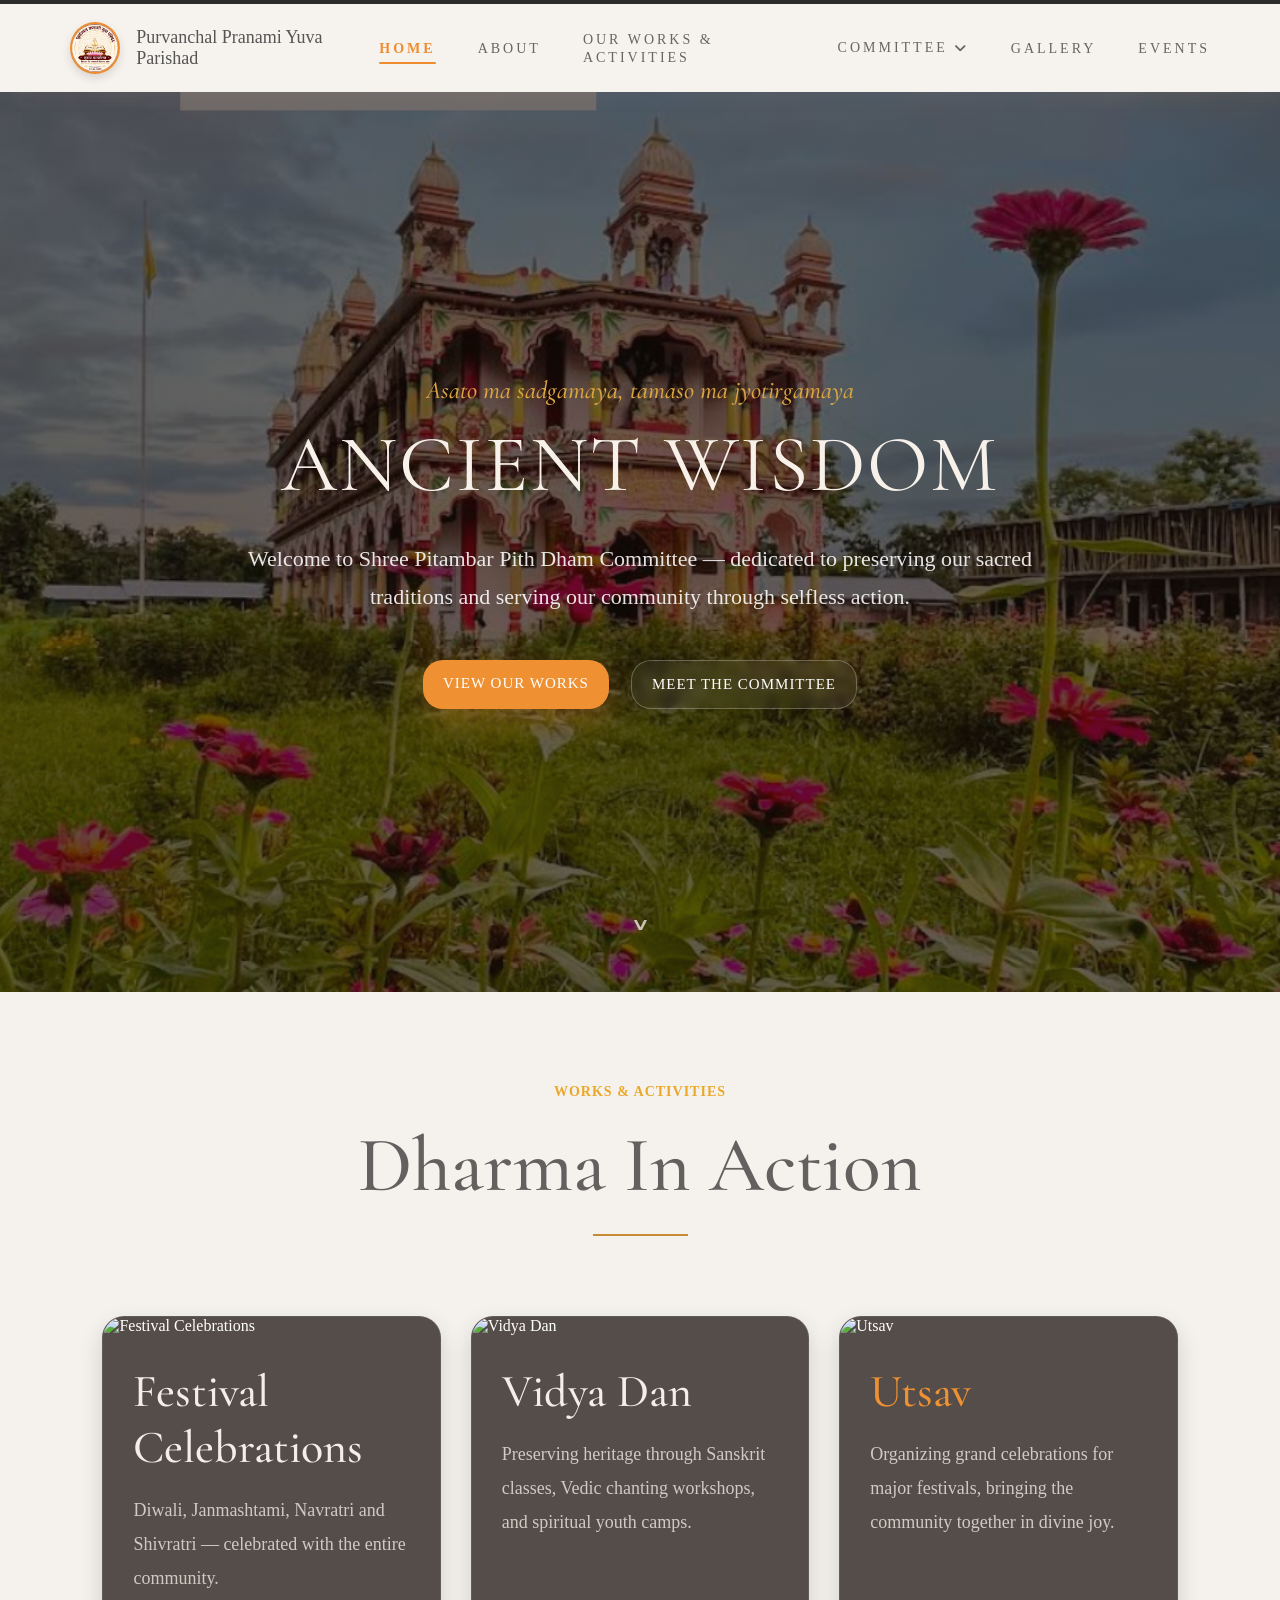
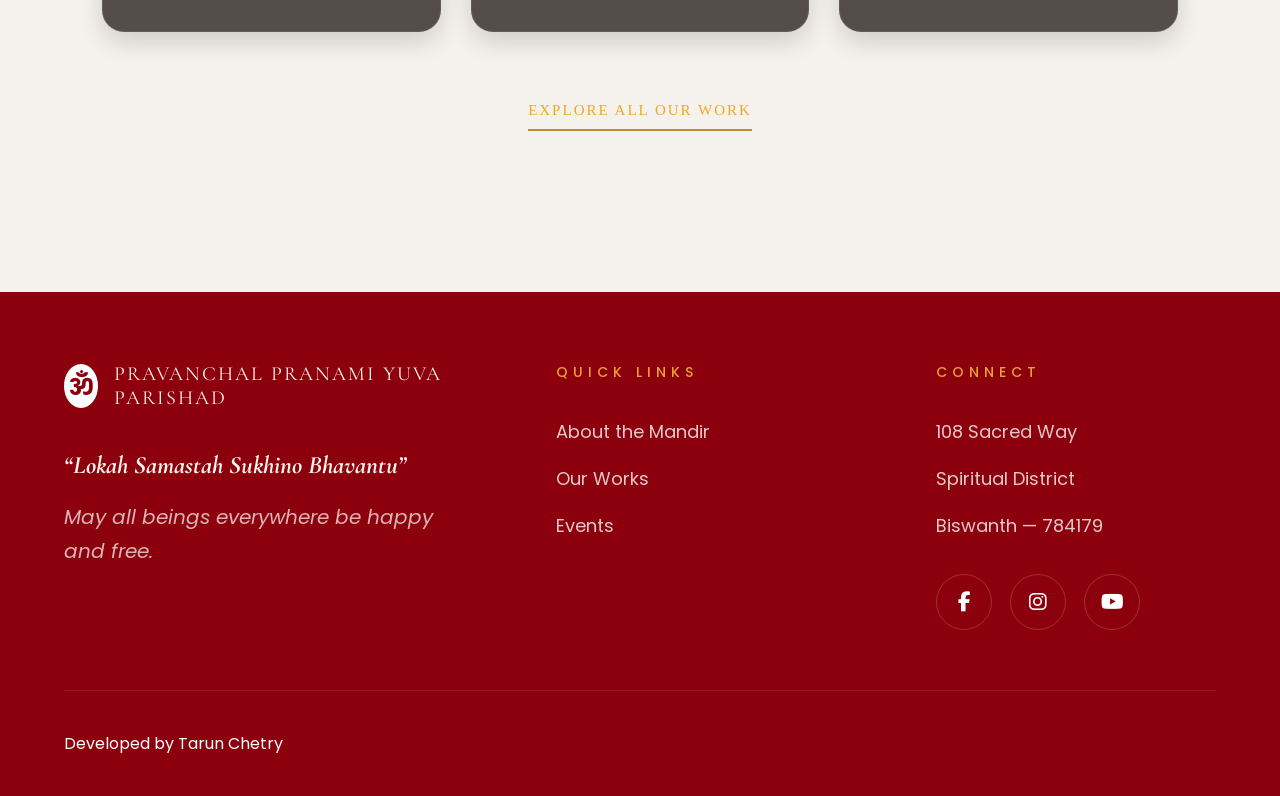
==== commit 7f903c7c: "third commit" ====
--- a/index.html
+++ b/index.html
@@ -14,8 +14,10 @@
      <nav class="navbar">
     <!-- LOGO -->
     <div class="logo">
-      <div class="logo-circle">ॐ</div>
-      <div class="logo-text">Shree Pitambar Pith Dham</div>
+      <div class="logo-circle">
+        <img src="logo.jpeg" alt="Shree Pitambar Pith Dham logo">
+      </div>
+      <div class="logo-text">Purvanchal Pranami Yuva Parishad</div>
     </div>
 
     <button class="mobile-menu-btn" type="button" aria-label="Open navigation" aria-expanded="false">
@@ -116,16 +118,16 @@
       <div class="activity-card">
 
         <img 
-          src="https://images.unsplash.com/photo-1604608672516-f1b9b1b4b2cf?q=80&w=1200&auto=format&fit=crop"
-          alt="Anna Seva"
+          src="https://images.unsplash.com/photo-1506744038136-46273834b3fb?q=80&w=1200&auto=format&fit=crop"
+          alt="Festival Celebrations"
         >
 
         <div class="card-content">
 
-          <h2>Anna Seva</h2>
+          <h2>Festival Celebrations</h2>
 
           <p>
-            Serving hot, nourishing meals to hundreds of devotees and the needy through our daily community kitchen.
+           Diwali, Janmashtami, Navratri and Shivratri — celebrated with the entire community.
           </p>
 
         </div>
@@ -205,7 +207,7 @@
         </div>
 
         <div class="mandir-footer-logo-text">
-          SHREE PITAMBAR PITH DHAM
+          PRAVANCHAL PRANAMI YUVA PARISHAD
         </div>
 
       </div>
--- a/style.css
+++ b/style.css
@@ -32,17 +32,23 @@
     }
 
     .logo-circle {
-      width: 48px;
-      height: 48px;
-      background: #ef8c2f;
+      width: 52px;
+      height: 52px;
+      background: #fff;
       border-radius: 50%;
       display: flex;
       align-items: center;
       justify-content: center;
-      color: white;
-      font-size: 26px;
-      font-weight: bold;
+      overflow: hidden;
+      border: 2px solid #ef8c2f;
       box-shadow: 0 4px 10px rgba(0, 0, 0, 0.12);
+    }
+
+    .logo-circle img {
+      width: 100%;
+      height: 100%;
+      object-fit: cover;
+      display: block;
     }
 
     .logo-text {
